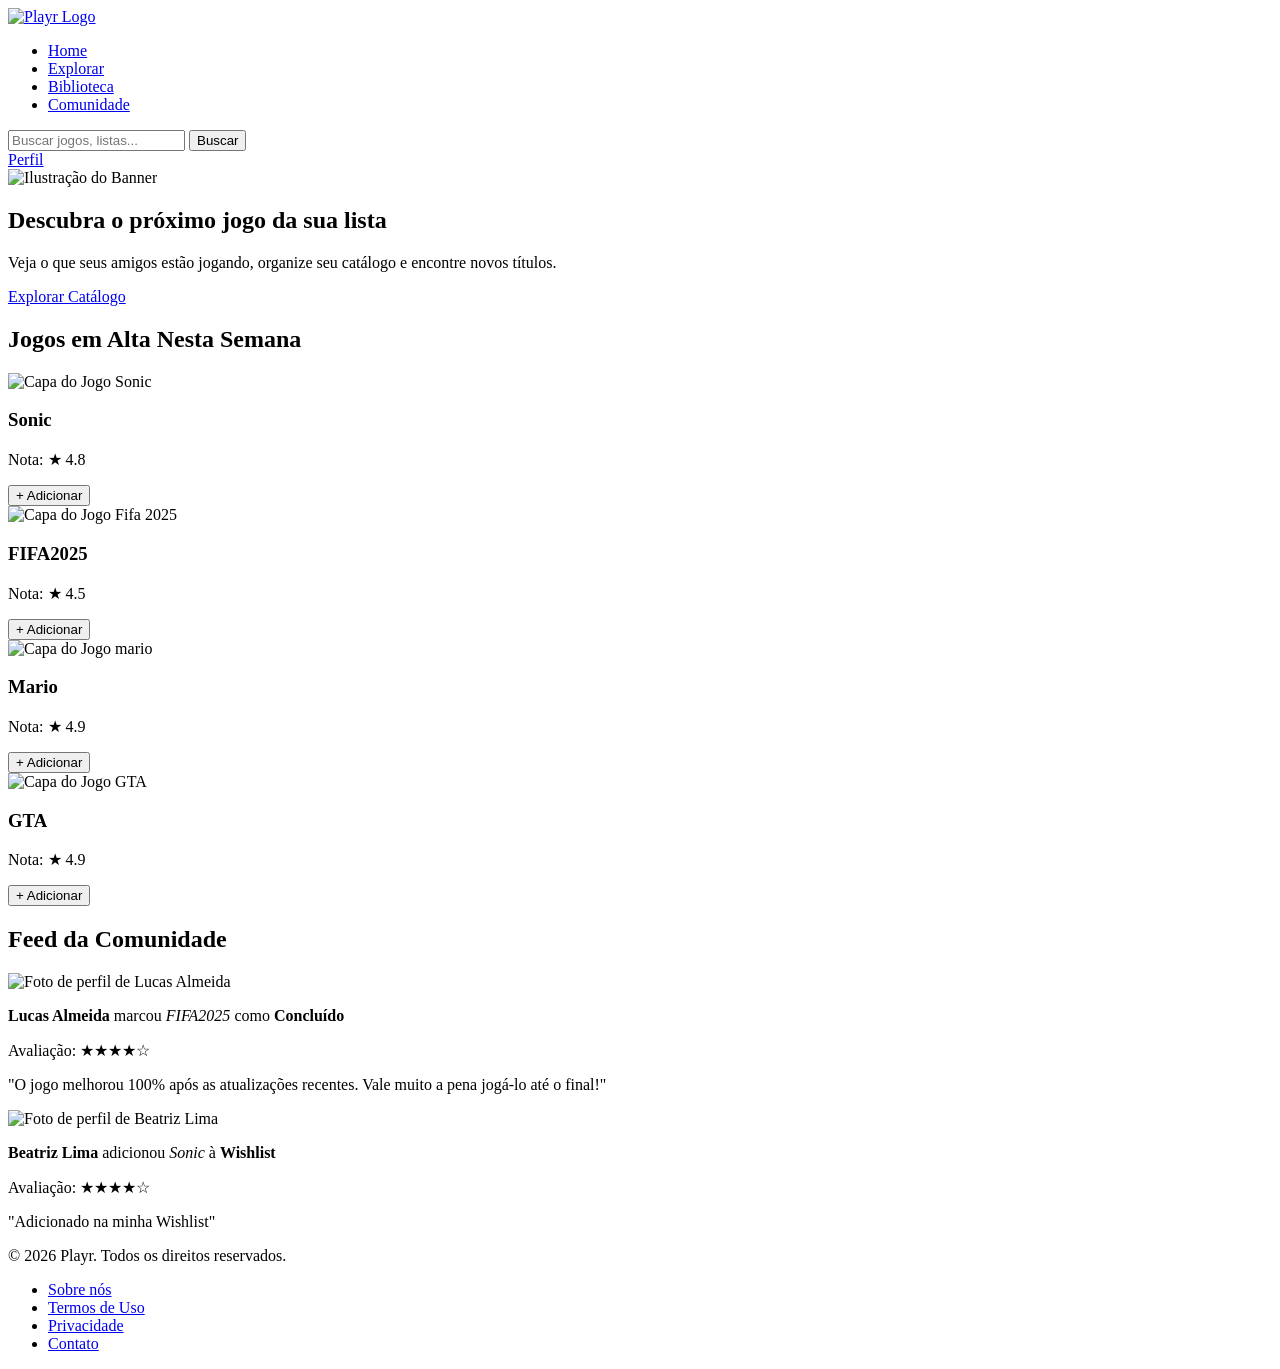
==== index.html @ 02b73585 "Add files via upload" ====
<!DOCTYPE html>
<html lang="pt-BR">
<head>
    <meta charset="UTF-8">
    <meta name="viewport" content="width=device-width, initial-scale=1.0">
    <title>Playr - catalogo de jogos</title>
    <link rel="stylesheet" href="css/style.css">
</head>
<body>

    <!-- CABECALHO DA PAGINA -->
    <header>
        <nav>
            <a href="index.html">
                <img src="img/logo.png" alt="Playr Logo" class="logo-img">
            </a>

            <ul>
                <li><a href="index.html">Home</a></li>
                <li><a href="explorar.html">Explorar</a></li>
                <li><a href="biblioteca.html">Biblioteca</a></li>
                <li><a href="comunidade.html">Comunidade</a></li>
            </ul>
            <form>
                <input type="text" placeholder="Buscar jogos, listas...">
                <button type="submit">Buscar</button>
            </form>
            <a href="perfil.html">Perfil</a>
        </nav>
    </header>
    <!-- CONTEUDO PRINCIPAL -->
    <main>
        <!-- BANNER DE DESTAQUE (HERO) -->
       <section class="hero-banner">
            <div class="hero-image">
                <img src="img/banner.webp" alt="Ilustração do Banner">
            </div>
            <div class="hero-content">
                <h2>Descubra o próximo jogo da sua lista</h2>
                <p>Veja o que seus amigos estão jogando, organize seu catálogo e encontre novos títulos.</p>
                <a href="explorar.html" class="btn-explorar">Explorar Catálogo</a>
            </div>
        </section>

        <!-- SEÇÃO: JOGOS EM ALTA -->
        <section>
            <h2>Jogos em Alta Nesta Semana</h2>
            <div>
                <article>
                    <img src="img/capasonic.jpg" alt="Capa do Jogo Sonic">
                    <h3>Sonic</h3>
                    <p>Nota: ★ 4.8</p>
                    <button type="button">+ Adicionar</button>
                </article>

                <article>
                    <img src="img/FIFA2025.avif" alt="Capa do Jogo Fifa 2025">
                    <h3>FIFA2025</h3>
                    <p>Nota: ★ 4.5</p>
                    <button type="button">+ Adicionar</button>
                </article>

                <article>
                    <img src="img/mario.png" alt="Capa do Jogo mario">
                    <h3>Mario</h3>
                    <p>Nota: ★ 4.9</p>
                    <button type="button">+ Adicionar</button>
                </article>

                <article>
                    <img src="img/gta.webp" alt="Capa do Jogo GTA">
                    <h3>GTA</h3>
                    <p>Nota: ★ 4.9</p>
                    <button type="button">+ Adicionar</button>
                </article>
            </div>
        </section>
        <!-- SEÇÃO: FEED DA COMUNIDADE -->
        <section class="feed-comunidade">
            <h2>Feed da Comunidade</h2>
            <div>
                <article class="feed-card">
                    <header class="feed-header">
                        <img src="img/menino.jpg" alt="Foto de perfil de Lucas Almeida" class="user-avatar">
                        <p><strong>Lucas Almeida</strong> marcou <em>FIFA2025</em> como <strong>Concluído</strong></p>
                    </header>
                    <p>Avaliação: ★★★★☆</p>
                    <p>"O jogo melhorou 100% após as atualizações recentes. Vale muito a pena jogá-lo até o final!"</p>
                </article>

                <article class="feed-card">
                    <header class="feed-header">
                        <img src="img/menina.jpg" alt="Foto de perfil de Beatriz Lima" class="user-avatar">
                        <p><strong>Beatriz Lima</strong> adicionou <em>Sonic</em> à <strong>Wishlist</strong></p>
                    </header>
                    <p>Avaliação: ★★★★☆</p>
                    <p>"Adicionado na minha Wishlist"</p>
                </article>
            </div>
        </section>
    </main>

    <!-- RODAPE DA PAGINA -->
    <footer>
        <p>&copy; 2026 Playr. Todos os direitos reservados.</p>
        <ul>
            <li><a href="sobre.html">Sobre nós</a></li>
            <li><a href="#">Termos de Uso</a></li>
            <li><a href="#">Privacidade</a></li>
            <li><a href="contato.html">Contato</a></li>
        </ul>
    </footer>
    <script src="js/home.js"></script>
</body>
</html>
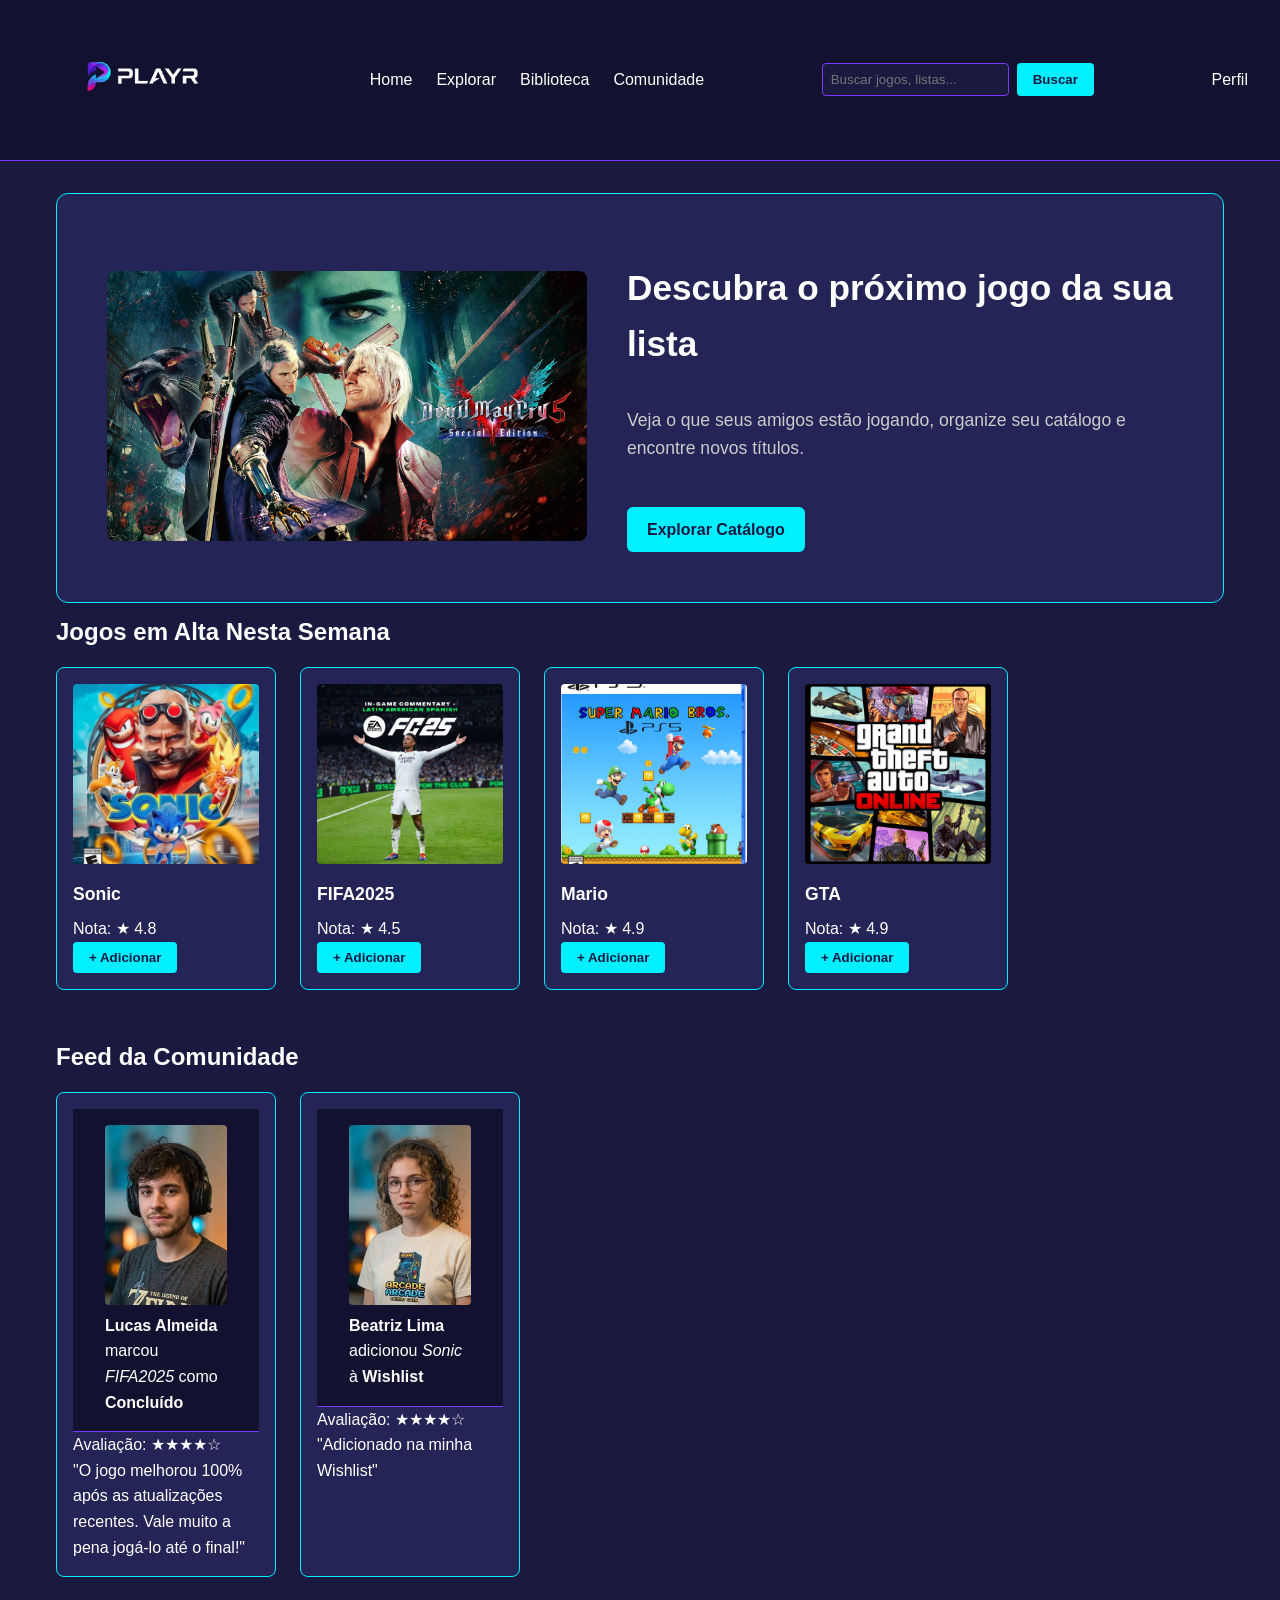
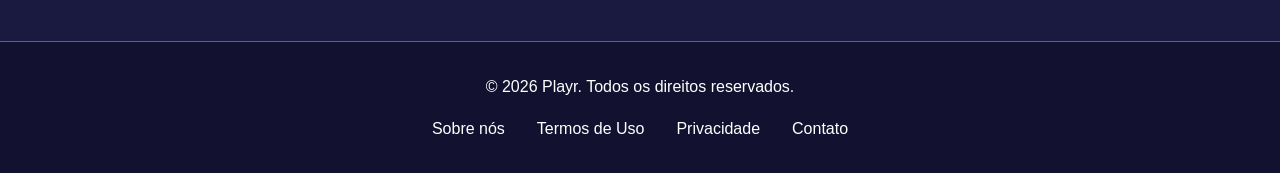
==== commit 2e822253: "Update footer link for 'Termos de Uso'" ====
--- a/index.html
+++ b/index.html
@@ -105,7 +105,7 @@
         <p>&copy; 2026 Playr. Todos os direitos reservados.</p>
         <ul>
             <li><a href="sobre.html">Sobre nós</a></li>
-            <li><a href="#">Termos de Uso</a></li>
+            <li><a href="termos">Termos de Uso</a></li>
             <li><a href="#">Privacidade</a></li>
             <li><a href="contato.html">Contato</a></li>
         </ul>
--- a/css/style.css
+++ b/css/style.css
@@ -0,0 +1,204 @@
+:root {
+    --bg-dark: #1A1A40;
+    --text-light: #FFFFFF;
+    --accent-cyan: #00F0FF;
+    --accent-pink: #FF006E;
+    --accent-purple: #7B37FB;
+    --card-bg: #242456;
+}
+
+* {
+    margin: 0;
+    padding: 0;
+    box-sizing: border-box;
+}
+
+body {
+    font-family: 'Inter', sans-serif;
+    background-color: var(--bg-dark);
+    color: var(--text-light);
+    line-height: 1.6;
+}
+
+h1, h2, h3 {
+    font-family: 'Orbitron', sans-serif;
+    color: var(--text-light);
+}
+
+header {
+    background-color: #121230;
+    padding: 1rem 2rem;
+    border-bottom: 1px solid var(--accent-purple);
+}
+
+nav {
+    display: flex;
+    justify-content: space-between;
+    align-items: center;
+}
+
+nav a {
+    color: var(--text-light);
+    text-decoration: none;
+}
+
+nav h1 {
+    color: var(--accent-cyan);
+    font-size: 1.5rem;
+}
+
+nav ul {
+    display: flex;
+    list-style: none;
+    gap: 1.5rem;
+}
+
+nav form {
+    display: flex;
+    gap: 0.5rem;
+}
+
+nav input {
+    padding: 0.5rem;
+    border-radius: 4px;
+    border: 1px solid var(--accent-purple);
+    background-color: var(--bg-dark);
+    color: var(--text-light);
+}
+
+nav button, main button, article button {
+    background-color: var(--accent-cyan);
+    color: var(--bg-dark);
+    border: none;
+    padding: 0.5rem 1rem;
+    border-radius: 4px;
+    font-weight: 600;
+    cursor: pointer;
+    transition: 0.2s;
+}
+
+nav button:hover, main button:hover, article button:hover {
+    background-color: var(--accent-pink);
+    color: var(--text-light);
+}
+
+main {
+    max-width: 1200px;
+    margin: 2rem auto;
+    padding: 0 1rem;
+}
+
+section {
+    margin-bottom: 3rem;
+}
+
+section > div {
+    display: flex;
+    gap: 1.5rem;
+    flex-wrap: wrap;
+    margin-top: 1rem;
+}
+
+article {
+    background-color: var(--card-bg);
+    border: 1px solid #00F0FF;
+    border-radius: 8px;
+    padding: 1rem;
+    width: 220px;
+}
+
+article img {
+    width: 100%;
+    height: 180px;
+    object-fit: cover;
+    border-radius: 4px;
+}
+
+article h3 {
+    font-size: 1.1rem;
+    margin: 0.5rem 0;
+}
+
+footer {
+    background-color: #121230;
+    text-align: center;
+    padding: 2rem 1rem;
+    border-top: 1px solid var(--accent-purple);
+    margin-top: 4rem;
+    width: 100%;
+}
+
+footer ul {
+    display: flex;
+    justify-content: center;
+    list-style: none;
+    gap: 2rem;
+    margin-top: 1rem;
+    padding: 0;
+}
+
+footer a {
+    color: var(--text-light);
+    text-decoration: none;
+}
+
+.logo-img {
+    height: 120px;
+    width: auto;
+}
+
+.hero-banner {
+    display: flex;
+    align-items: center;
+    gap: 40px;
+    background-color: var(--card-bg);
+    border: 1px solid var(--accent-cyan);
+    padding: 50px; /* Aumentado para dar mais altura ao banner */
+    border-radius: 12px;
+    margin: 20px auto 10px auto;
+    max-width: 1200px; /* Aumentado para ocupar mais largura na tela */
+}
+
+.hero-image {
+    flex: 1;
+    max-width: 480px; /* Aumentado para a imagem acompanhar o novo tamanho */
+}
+.hero-image img {
+    width: 100%;
+    height: auto;
+    border-radius: 8px;
+    display: block;
+    object-fit: cover;
+}
+
+.hero-content {
+    flex: 1;
+}
+
+.hero-content h2 {
+    font-size: 2.2rem;
+    color: var(--text-light);
+    margin-bottom: 10px;
+}
+
+.hero-content p {
+    font-size: 1.1rem;
+    color: #cccccc;
+    margin-bottom: 20px;
+}
+
+.btn-explorar {
+    display: inline-block;
+    background-color: var(--accent-cyan);
+    color: var(--bg-dark);
+    padding: 10px 20px;
+    border-radius: 6px;
+    text-decoration: none;
+    font-weight: 600;
+    transition: 0.2s;
+}
+
+.btn-explorar:hover {
+    background-color: var(--accent-pink);
+    color: var(--text-light);
+}
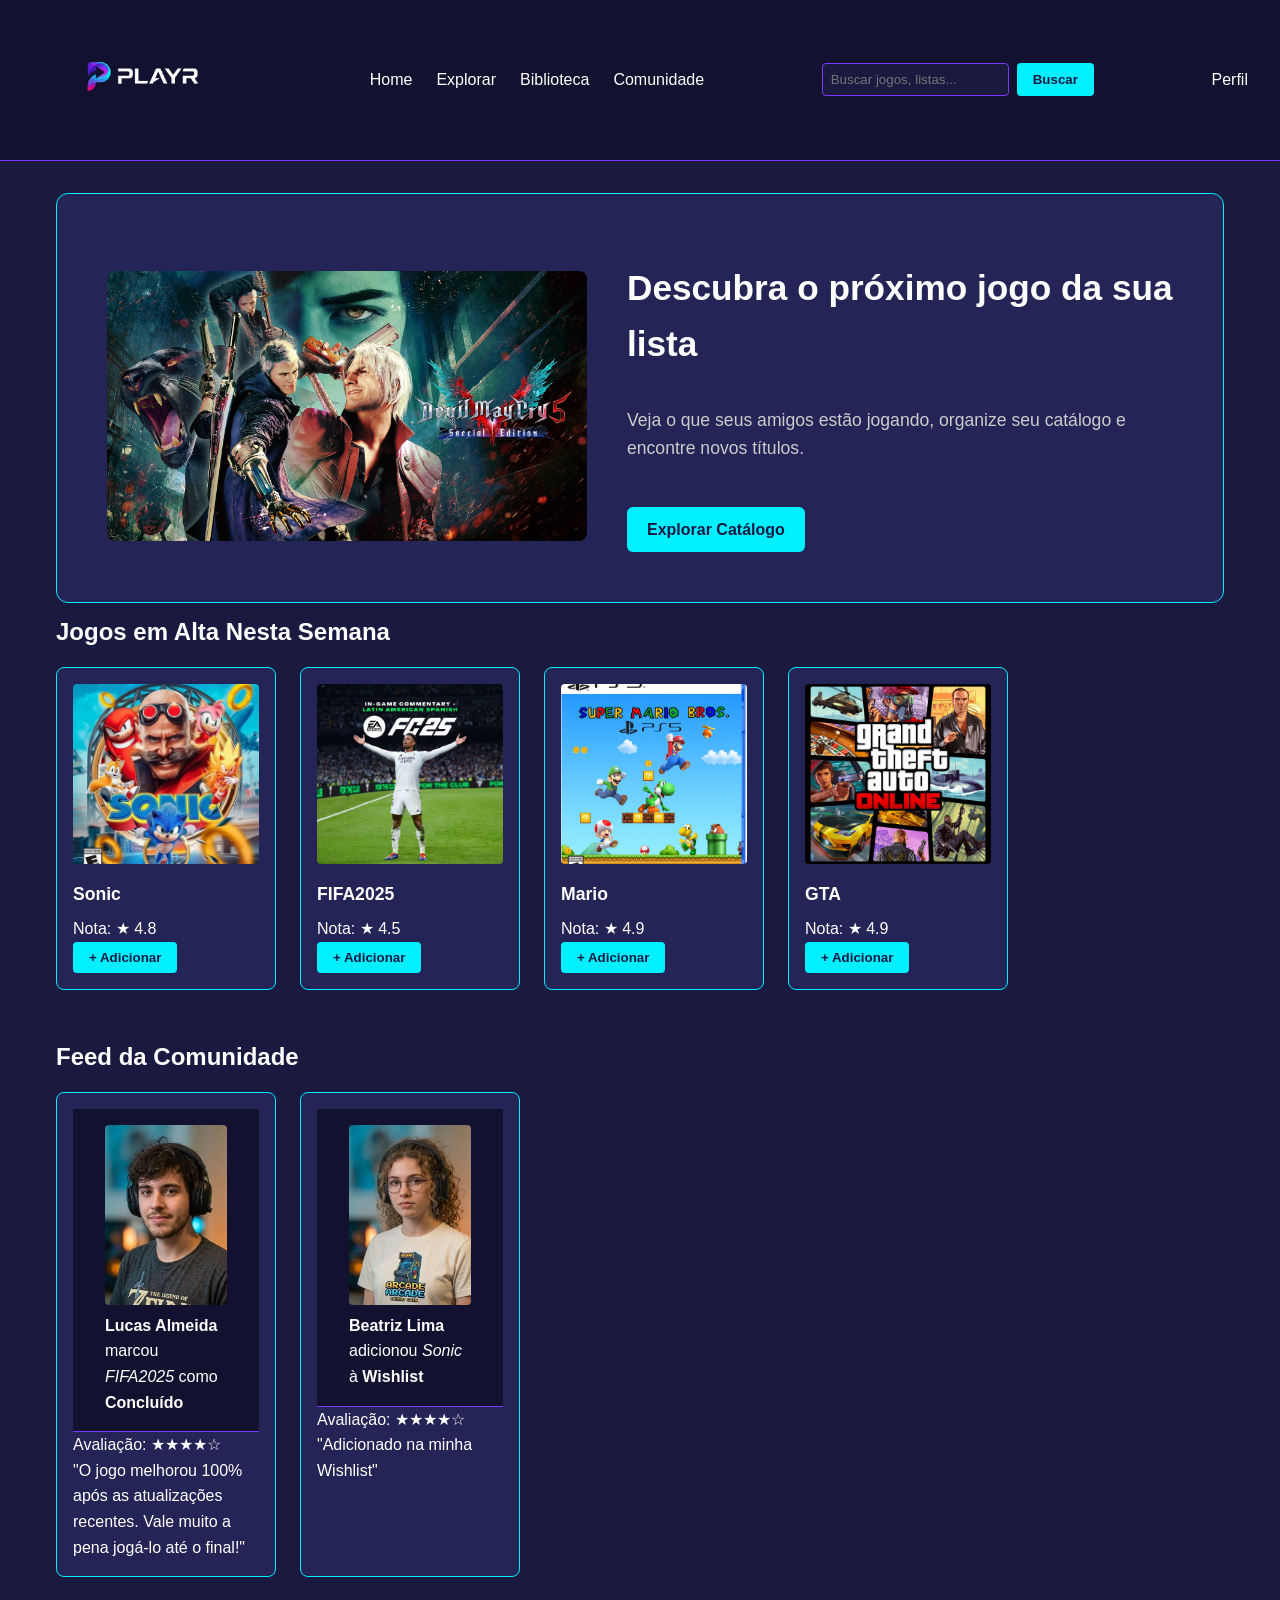
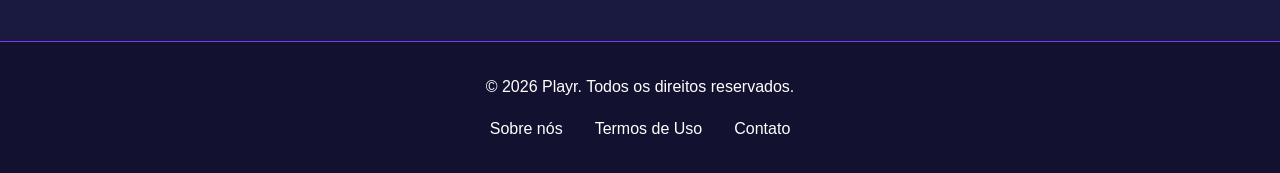
==== commit 89a6c7bf: "Remove Privacy link from footer in index.html" ====
--- a/index.html
+++ b/index.html
@@ -105,8 +105,7 @@
         <p>&copy; 2026 Playr. Todos os direitos reservados.</p>
         <ul>
             <li><a href="sobre.html">Sobre nós</a></li>
-            <li><a href="termos">Termos de Uso</a></li>
-            <li><a href="#">Privacidade</a></li>
+            <li><a href="termos.html">Termos de Uso</a></li>
             <li><a href="contato.html">Contato</a></li>
         </ul>
     </footer>
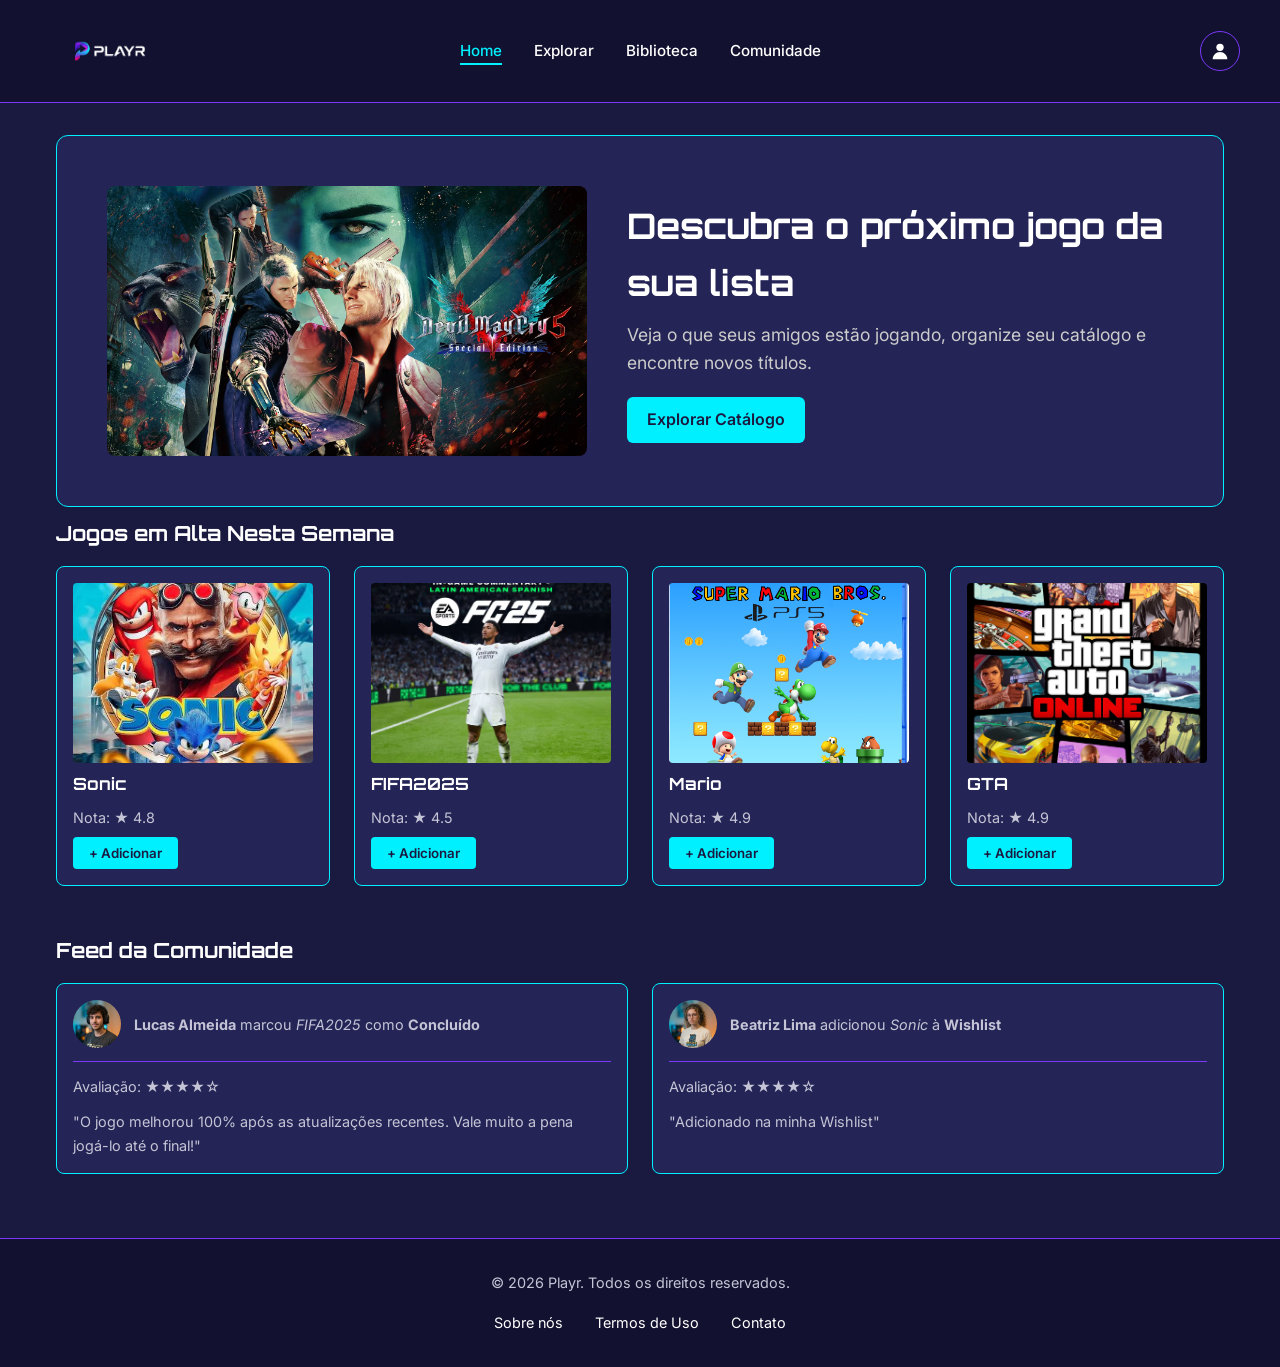
==== commit 84333a93: "Corrige bugs, adiciona modulos ES6 e finaliza entrega da Parte 1 - Corrige link quebrado de Termos d" ====
--- a/index.html
+++ b/index.html
@@ -4,31 +4,34 @@
     <meta charset="UTF-8">
     <meta name="viewport" content="width=device-width, initial-scale=1.0">
     <title>Playr - catalogo de jogos</title>
+    <link rel="stylesheet" href="css/base.css">
     <link rel="stylesheet" href="css/style.css">
 </head>
 <body>
 
-    <!-- CABECALHO DA PAGINA -->
+    <!-- CABEÇALHO DA PAGINA -->
     <header>
         <nav>
             <a href="index.html">
-                <img src="img/logo.png" alt="Playr Logo" class="logo-img">
+                <img src="img/logo.png" alt="Playr" class="logo-img">
             </a>
 
-            <ul>
-                <li><a href="index.html">Home</a></li>
+            <ul class="menu">
+                <li><a href="index.html" class="ativo">Home</a></li>
                 <li><a href="explorar.html">Explorar</a></li>
                 <li><a href="biblioteca.html">Biblioteca</a></li>
                 <li><a href="comunidade.html">Comunidade</a></li>
             </ul>
-            <form>
-                <input type="text" placeholder="Buscar jogos, listas...">
-                <button type="submit">Buscar</button>
-            </form>
-            <a href="perfil.html">Perfil</a>
+
+            <a href="perfil.html" class="perfil" title="Perfil">
+                <svg viewBox="0 0 24 24" fill="currentColor" aria-hidden="true">
+                    <circle cx="12" cy="8" r="4"></circle>
+                    <path d="M4 21c0-4.4 3.6-8 8-8s8 3.6 8 8z"></path>
+                </svg>
+            </a>
         </nav>
     </header>
-    <!-- CONTEUDO PRINCIPAL -->
+    <!-- CONTEÚDO PRINCIPAL -->
     <main>
         <!-- BANNER DE DESTAQUE (HERO) -->
        <section class="hero-banner">
@@ -45,7 +48,7 @@
         <!-- SEÇÃO: JOGOS EM ALTA -->
         <section>
             <h2>Jogos em Alta Nesta Semana</h2>
-            <div>
+            <div class="grade-jogos">
                 <article>
                     <img src="img/capasonic.jpg" alt="Capa do Jogo Sonic">
                     <h3>Sonic</h3>
@@ -78,7 +81,7 @@
         <!-- SEÇÃO: FEED DA COMUNIDADE -->
         <section class="feed-comunidade">
             <h2>Feed da Comunidade</h2>
-            <div>
+            <div class="grade-feed">
                 <article class="feed-card">
                     <header class="feed-header">
                         <img src="img/menino.jpg" alt="Foto de perfil de Lucas Almeida" class="user-avatar">
@@ -100,7 +103,7 @@
         </section>
     </main>
 
-    <!-- RODAPE DA PAGINA -->
+    <!-- RODAPÉ DA PAGINA -->
     <footer>
         <p>&copy; 2026 Playr. Todos os direitos reservados.</p>
         <ul>
@@ -109,6 +112,6 @@
             <li><a href="contato.html">Contato</a></li>
         </ul>
     </footer>
-    <script src="js/home.js"></script>
+    <script type="module" src="js/home.js"></script>
 </body>
 </html>
--- a/css/base.css
+++ b/css/base.css
@@ -0,0 +1,223 @@
+/* ==========================================================
+   BASE - Playr
+   Tudo que e igual em todas as paginas: fontes, cores,
+   cabecalho, menu e rodape. Cada pagina carrega este arquivo
+   primeiro e depois o CSS so dela.
+   ========================================================== */
+
+@import url('https://fonts.googleapis.com/css2?family=Orbitron:wght@500;700&family=Inter:wght@400;500;600;700&display=swap');
+
+:root {
+    --bg-dark: #1A1A40;
+    --text-light: #FFFFFF;
+    --text-muted: #C4C4D6;
+    --accent-cyan: #00F0FF;
+    --accent-pink: #FF006E;
+    --accent-purple: #7B37FB;
+    --card-bg: #242456;
+    --header-bg: #121230;
+}
+
+* {
+    margin: 0;
+    padding: 0;
+    box-sizing: border-box;
+}
+
+body {
+    font-family: 'Inter', Arial, sans-serif;
+    background-color: var(--bg-dark);
+    color: var(--text-light);
+    line-height: 1.6;
+}
+
+h1, h2, h3 {
+    font-family: 'Orbitron', Arial, sans-serif;
+    color: var(--text-light);
+}
+
+/* ---------- CABECALHO ---------- */
+
+/* body > header mira so na barra do topo, e nao em um
+   <header> que esteja dentro de um card */
+body > header {
+    background-color: var(--header-bg);
+    padding: 0.8rem 2rem;
+    border-bottom: 1px solid var(--accent-purple);
+}
+
+/* As tres colunas deixam o menu no centro exato da tela:
+   logo na esquerda, menu no meio, perfil na direita */
+nav {
+    display: grid;
+    grid-template-columns: 1fr auto 1fr;
+    align-items: center;
+    gap: 1rem;
+    max-width: 1200px;
+    margin: 0 auto;
+}
+
+nav a {
+    color: var(--text-light);
+    text-decoration: none;
+}
+
+.logo-img {
+    height: 76px;
+    width: auto;
+    display: block;
+}
+
+.menu {
+    display: flex;
+    list-style: none;
+    gap: 2rem;
+    justify-content: center;
+    flex-wrap: wrap;
+}
+
+.menu a {
+    font-size: 0.95rem;
+    font-weight: 500;
+    padding-bottom: 3px;
+    border-bottom: 2px solid transparent;
+    transition: 0.2s;
+}
+
+.menu a:hover {
+    color: var(--accent-cyan);
+}
+
+.menu a.ativo {
+    color: var(--accent-cyan);
+    border-bottom-color: var(--accent-cyan);
+}
+
+.perfil {
+    justify-self: end;
+    display: flex;
+    align-items: center;
+    justify-content: center;
+    width: 40px;
+    height: 40px;
+    border-radius: 50%;
+    border: 1px solid var(--accent-purple);
+    color: var(--text-light);
+    transition: 0.2s;
+}
+
+.perfil:hover {
+    background-color: var(--accent-purple);
+    border-color: var(--accent-purple);
+}
+
+.perfil svg {
+    width: 22px;
+    height: 22px;
+}
+
+/* ---------- CONTEUDO PRINCIPAL ---------- */
+
+main {
+    max-width: 1200px;
+    margin: 2rem auto;
+    padding: 0 1rem;
+}
+
+main h1 {
+    font-size: 2rem;
+    margin-bottom: 0.5rem;
+}
+
+section {
+    margin-bottom: 3rem;
+}
+
+section h2 {
+    font-size: 1.3rem;
+    margin-bottom: 1rem;
+}
+
+/* Texto de apoio embaixo do titulo da pagina */
+.texto-explicativo {
+    color: var(--text-muted);
+    margin-bottom: 2rem;
+}
+
+/* ---------- BOTOES ---------- */
+
+button {
+    font-family: 'Inter', Arial, sans-serif;
+    background-color: var(--accent-cyan);
+    color: var(--bg-dark);
+    border: none;
+    padding: 0.5rem 1rem;
+    border-radius: 4px;
+    font-weight: 600;
+    cursor: pointer;
+    transition: 0.2s;
+}
+
+button:hover {
+    background-color: var(--accent-pink);
+    color: var(--text-light);
+}
+
+/* ---------- RODAPE ---------- */
+
+footer {
+    background-color: var(--header-bg);
+    text-align: center;
+    padding: 2rem 1rem;
+    border-top: 1px solid var(--accent-purple);
+    margin-top: 4rem;
+    width: 100%;
+}
+
+footer p {
+    color: var(--text-muted);
+    font-size: 0.9rem;
+}
+
+footer ul {
+    display: flex;
+    justify-content: center;
+    list-style: none;
+    gap: 2rem;
+    margin-top: 1rem;
+    flex-wrap: wrap;
+}
+
+footer a {
+    color: var(--text-light);
+    text-decoration: none;
+    font-size: 0.9rem;
+}
+
+footer a:hover {
+    color: var(--accent-cyan);
+}
+
+/* ---------- RESPONSIVO ---------- */
+
+@media (max-width: 700px) {
+    body > header {
+        padding: 0.8rem 1rem;
+    }
+
+    /* No celular o menu desce para uma linha propria */
+    nav {
+        grid-template-columns: auto auto;
+        row-gap: 0.8rem;
+    }
+
+    .menu {
+        grid-column: 1 / -1;
+        grid-row: 2;
+        gap: 1.2rem;
+    }
+
+    .logo-img {
+        height: 56px;
+    }
+}
--- a/css/style.css
+++ b/css/style.css
@@ -1,204 +1,187 @@
-:root {
-    --bg-dark: #1A1A40;
-    --text-light: #FFFFFF;
-    --accent-cyan: #00F0FF;
-    --accent-pink: #FF006E;
-    --accent-purple: #7B37FB;
-    --card-bg: #242456;
-}
-
-* {
-    margin: 0;
-    padding: 0;
-    box-sizing: border-box;
-}
-
-body {
-    font-family: 'Inter', sans-serif;
-    background-color: var(--bg-dark);
-    color: var(--text-light);
-    line-height: 1.6;
-}
-
-h1, h2, h3 {
-    font-family: 'Orbitron', sans-serif;
-    color: var(--text-light);
-}
-
-header {
-    background-color: #121230;
-    padding: 1rem 2rem;
-    border-bottom: 1px solid var(--accent-purple);
-}
-
-nav {
-    display: flex;
-    justify-content: space-between;
-    align-items: center;
-}
-
-nav a {
-    color: var(--text-light);
-    text-decoration: none;
-}
-
-nav h1 {
-    color: var(--accent-cyan);
-    font-size: 1.5rem;
-}
-
-nav ul {
-    display: flex;
-    list-style: none;
-    gap: 1.5rem;
-}
-
-nav form {
-    display: flex;
-    gap: 0.5rem;
-}
-
-nav input {
-    padding: 0.5rem;
-    border-radius: 4px;
-    border: 1px solid var(--accent-purple);
-    background-color: var(--bg-dark);
-    color: var(--text-light);
-}
-
-nav button, main button, article button {
-    background-color: var(--accent-cyan);
-    color: var(--bg-dark);
-    border: none;
-    padding: 0.5rem 1rem;
-    border-radius: 4px;
-    font-weight: 600;
-    cursor: pointer;
-    transition: 0.2s;
-}
-
-nav button:hover, main button:hover, article button:hover {
-    background-color: var(--accent-pink);
-    color: var(--text-light);
-}
-
-main {
-    max-width: 1200px;
-    margin: 2rem auto;
-    padding: 0 1rem;
-}
-
-section {
-    margin-bottom: 3rem;
-}
-
-section > div {
-    display: flex;
-    gap: 1.5rem;
-    flex-wrap: wrap;
-    margin-top: 1rem;
-}
-
-article {
-    background-color: var(--card-bg);
-    border: 1px solid #00F0FF;
-    border-radius: 8px;
-    padding: 1rem;
-    width: 220px;
-}
-
-article img {
-    width: 100%;
-    height: 180px;
-    object-fit: cover;
-    border-radius: 4px;
-}
-
-article h3 {
-    font-size: 1.1rem;
-    margin: 0.5rem 0;
-}
-
-footer {
-    background-color: #121230;
-    text-align: center;
-    padding: 2rem 1rem;
-    border-top: 1px solid var(--accent-purple);
-    margin-top: 4rem;
-    width: 100%;
-}
-
-footer ul {
-    display: flex;
-    justify-content: center;
-    list-style: none;
-    gap: 2rem;
-    margin-top: 1rem;
-    padding: 0;
-}
-
-footer a {
-    color: var(--text-light);
-    text-decoration: none;
-}
-
-.logo-img {
-    height: 120px;
-    width: auto;
-}
-
-.hero-banner {
-    display: flex;
-    align-items: center;
-    gap: 40px;
-    background-color: var(--card-bg);
-    border: 1px solid var(--accent-cyan);
-    padding: 50px; /* Aumentado para dar mais altura ao banner */
-    border-radius: 12px;
-    margin: 20px auto 10px auto;
-    max-width: 1200px; /* Aumentado para ocupar mais largura na tela */
-}
-
-.hero-image {
-    flex: 1;
-    max-width: 480px; /* Aumentado para a imagem acompanhar o novo tamanho */
-}
-.hero-image img {
-    width: 100%;
-    height: auto;
-    border-radius: 8px;
-    display: block;
-    object-fit: cover;
-}
-
-.hero-content {
-    flex: 1;
-}
-
-.hero-content h2 {
-    font-size: 2.2rem;
-    color: var(--text-light);
-    margin-bottom: 10px;
-}
-
-.hero-content p {
-    font-size: 1.1rem;
-    color: #cccccc;
-    margin-bottom: 20px;
-}
-
-.btn-explorar {
-    display: inline-block;
-    background-color: var(--accent-cyan);
-    color: var(--bg-dark);
-    padding: 10px 20px;
-    border-radius: 6px;
-    text-decoration: none;
-    font-weight: 600;
-    transition: 0.2s;
-}
-
-.btn-explorar:hover {
-    background-color: var(--accent-pink);
-    color: var(--text-light);
-}+main button,
+article button {
+    background-color: var(--accent-cyan);
+    color: var(--bg-dark);
+    border: none;
+    padding: 0.5rem 1rem;
+    border-radius: 4px;
+    font-weight: 600;
+    cursor: pointer;
+    transition: 0.2s;
+}
+
+main button:hover,
+article button:hover {
+    background-color: var(--accent-pink);
+    color: var(--text-light);
+}
+
+/* Grade dos cards de jogo: 4 colunas iguais */
+.grade-jogos {
+    display: grid;
+    grid-template-columns: repeat(4, 1fr);
+    gap: 1.5rem;
+}
+
+article {
+    background-color: var(--card-bg);
+    border: 1px solid var(--accent-cyan);
+    border-radius: 8px;
+    padding: 1rem;
+    display: flex;
+    flex-direction: column;
+    gap: 0.5rem;
+    transition: transform 0.2s, border-color 0.2s;
+}
+
+article:hover {
+    transform: translateY(-4px);
+    border-color: var(--accent-pink);
+}
+
+article img {
+    width: 100%;
+    height: 180px;
+    object-fit: cover;
+    border-radius: 4px;
+}
+
+article h3 {
+    font-size: 1.05rem;
+}
+
+article p {
+    font-size: 0.9rem;
+    color: var(--text-muted);
+}
+
+/* O botao gruda no rodape do card, deixando todos alinhados */
+article button {
+    margin-top: auto;
+    align-self: flex-start;
+}
+
+.hero-banner {
+    display: flex;
+    align-items: center;
+    gap: 40px;
+    background-color: var(--card-bg);
+    border: 1px solid var(--accent-cyan);
+    padding: 50px; /* Aumentado para dar mais altura ao banner */
+    border-radius: 12px;
+    margin: 20px auto 10px auto;
+    max-width: 1200px; /* Aumentado para ocupar mais largura na tela */
+}
+
+.hero-image {
+    flex: 1;
+    max-width: 480px; /* Aumentado para a imagem acompanhar o novo tamanho */
+}
+.hero-image img {
+    width: 100%;
+    height: auto;
+    border-radius: 8px;
+    display: block;
+    object-fit: cover;
+}
+
+.hero-content {
+    flex: 1;
+}
+
+.hero-content h2 {
+    font-size: 2.2rem;
+    color: var(--text-light);
+    margin-bottom: 10px;
+}
+
+.hero-content p {
+    font-size: 1.1rem;
+    color: #cccccc;
+    margin-bottom: 20px;
+}
+
+.btn-explorar {
+    display: inline-block;
+    background-color: var(--accent-cyan);
+    color: var(--bg-dark);
+    padding: 10px 20px;
+    border-radius: 6px;
+    text-decoration: none;
+    font-weight: 600;
+    transition: 0.2s;
+}
+
+.btn-explorar:hover {
+    background-color: var(--accent-pink);
+    color: var(--text-light);
+}
+
+/* ---------- FEED DA COMUNIDADE ---------- */
+
+/* Duas colunas, diferente da grade de 4 dos jogos */
+.grade-feed {
+    display: grid;
+    grid-template-columns: repeat(2, 1fr);
+    gap: 1.5rem;
+}
+
+.feed-card {
+    gap: 0.8rem;
+}
+
+.feed-header {
+    display: flex;
+    align-items: center;
+    gap: 0.8rem;
+    padding-bottom: 0.8rem;
+    border-bottom: 1px solid var(--accent-purple);
+}
+
+.user-avatar {
+    width: 48px;
+    height: 48px;
+    border-radius: 50%;
+    object-fit: cover;
+    flex-shrink: 0;
+}
+
+.feed-header p {
+    font-size: 0.95rem;
+    color: var(--text-light);
+}
+
+.feed-card p {
+    font-size: 0.9rem;
+    color: var(--text-muted);
+}
+
+/* ---------- RESPONSIVO ---------- */
+
+@media (max-width: 900px) {
+    .grade-jogos,
+    .grade-feed {
+        grid-template-columns: repeat(2, 1fr);
+    }
+
+    .hero-banner {
+        flex-direction: column;
+        padding: 30px;
+        gap: 24px;
+    }
+
+    .hero-image {
+        max-width: 100%;
+    }
+}
+
+@media (max-width: 600px) {
+    .grade-jogos,
+    .grade-feed {
+        grid-template-columns: 1fr;
+    }
+
+    .hero-content h2 {
+        font-size: 1.6rem;
+    }
+}
